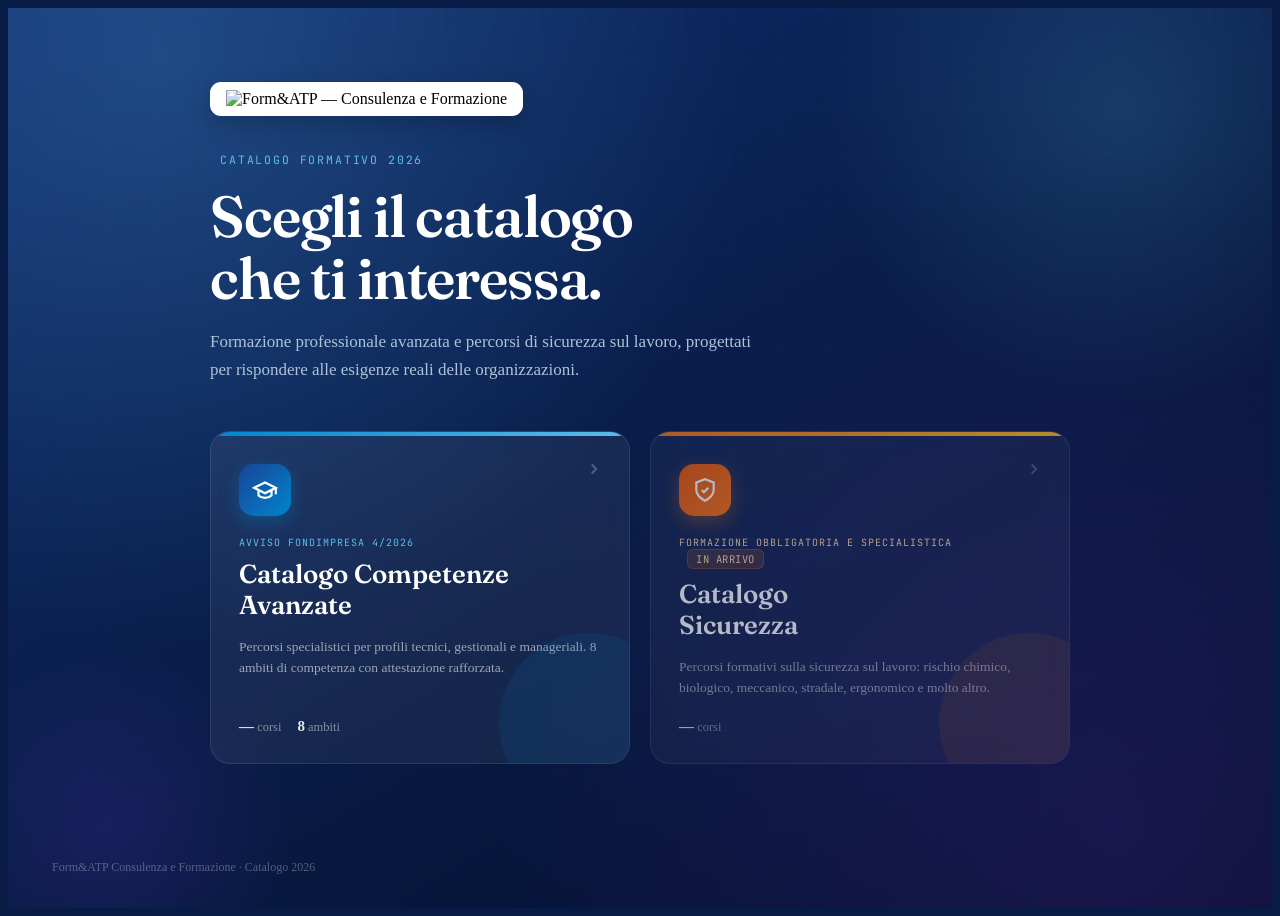
==== index.html @ e271401c "Add files via upload" ====
<!DOCTYPE html>
<html lang="it">
<head>
  <meta charset="UTF-8">
  <meta name="viewport" content="width=device-width, initial-scale=1.0">
  <title>Form&ATP — Catalogo Formativo 2026</title>
  <link rel="preconnect" href="https://fonts.googleapis.com">
  <link href="https://fonts.googleapis.com/css2?family=Fraunces:opsz,wght@9..144,400;9..144,600;9..144,700&family=Inter:wght@400;500;600;700&family=JetBrains+Mono:wght@400;500&display=swap" rel="stylesheet">
  <link rel="stylesheet" href="assets/css/shared.css">
  <style>
    /* ── Landing ─────────────────────────────────────── */
    body { background: #081B45; }

    #landing {
      min-height: 100vh; display: flex; flex-direction: column;
      position: relative; overflow: hidden;
      background:
        radial-gradient(circle at 12% 5%,  rgba(92,188,234,.22) 0%, transparent 42%),
        radial-gradient(circle at 88% 92%,  rgba(124,58,237,.17) 0%, transparent 45%),
        linear-gradient(150deg, #0F2D6E 0%, #081B45 55%, #040D28 100%);
    }
    .l-grid {
      position: absolute; inset: 0;
      background-image: linear-gradient(rgba(255,255,255,.03) 1px, transparent 1px),
                        linear-gradient(90deg, rgba(255,255,255,.03) 1px, transparent 1px);
      background-size: 48px 48px;
      mask-image: linear-gradient(to bottom, rgba(0,0,0,.45), transparent 88%);
      pointer-events: none;
    }
    .l-orb1 { position:absolute; width:600px; height:600px; border-radius:50%; top:-200px; right:-150px; background:radial-gradient(circle, rgba(92,188,234,.18),transparent 70%); animation:floatOrb 16s ease-in-out infinite; pointer-events:none; }
    .l-orb2 { position:absolute; width:400px; height:400px; border-radius:50%; bottom:-120px; left:-100px; background:radial-gradient(circle, rgba(124,58,237,.14),transparent 65%); animation:floatOrb 20s ease-in-out infinite reverse; pointer-events:none; }

    .l-inner {
      flex: 1; display: flex; flex-direction: column; justify-content: center;
      max-width: 1100px; margin: 0 auto; padding: 60px 32px;
      position: relative; z-index: 1; animation: fadeUp .7s ease both;
    }

    .l-logo { margin-bottom: 36px; }
    .l-logo img { height: 36px; background:#fff; padding:8px 16px; border-radius:11px; box-shadow:0 8px 24px rgba(0,0,0,.20); }

    .l-eyebrow { font-family:'JetBrains Mono',monospace; font-size:11.5px; letter-spacing:.16em; text-transform:uppercase; color:#5CBCEA; margin-bottom:18px; display:flex; align-items:center; gap:10px; }
    .l-title   { font-family:'Fraunces',serif; font-weight:600; font-size:clamp(34px,5.5vw,58px); line-height:1.08; color:#fff; margin:0 0 18px; letter-spacing:-.02em; }
    .l-sub     { color:#AEC2D9; font-size:17px; max-width:560px; line-height:1.62; margin:0 0 48px; }

    /* Tile cards */
    .l-cards { display:grid; grid-template-columns:1fr 1fr; gap:20px; max-width:860px; }

    .l-card {
      border-radius:20px; background:rgba(255,255,255,.06); border:1px solid rgba(255,255,255,.10);
      backdrop-filter:blur(12px); padding:32px 28px 28px;
      cursor:pointer; position:relative; overflow:hidden;
      transition:transform .25s, background .25s, border-color .25s, box-shadow .25s;
      text-decoration:none; display:flex; flex-direction:column;
      animation:fadeUp .6s ease both;
    }
    .l-card:nth-child(2) { animation-delay:.08s; }
    .l-card:hover { transform:translateY(-5px); background:rgba(255,255,255,.10); border-color:rgba(255,255,255,.22); box-shadow:0 20px 50px rgba(0,0,0,.30); }

    .l-card-accent { position:absolute; top:0; left:0; right:0; height:4px; border-radius:20px 20px 0 0; }
    .lc-avanzato .l-card-accent  { background:linear-gradient(90deg,#0086CD,#5CBCEA); }
    .lc-sicurezza .l-card-accent { background:linear-gradient(90deg,#F97316,#FBBF24); }

    .l-card::after {
      content:""; position:absolute; bottom:-50px; right:-50px;
      width:180px; height:180px; border-radius:50%;
      opacity:.11; transition:opacity .25s, transform .25s; pointer-events:none;
    }
    .lc-avanzato::after  { background:#0086CD; }
    .lc-sicurezza::after { background:#F97316; }
    .l-card:hover::after { opacity:.22; transform:scale(1.3); }

    .l-card-icon { width:52px; height:52px; border-radius:15px; display:flex; align-items:center; justify-content:center; margin-bottom:20px; flex-shrink:0; }
    .l-card-icon svg { width:26px; height:26px; color:#fff; }
    .lc-avanzato  .l-card-icon { background:linear-gradient(135deg,#194496,#0086CD); box-shadow:0 6px 18px rgba(0,134,205,.35); }
    .lc-sicurezza .l-card-icon { background:linear-gradient(135deg,#EA580C,#F97316); box-shadow:0 6px 18px rgba(249,115,22,.35); }

    .l-card-tag  { font-family:'JetBrains Mono',monospace; font-size:10px; letter-spacing:.1em; text-transform:uppercase; margin-bottom:10px; display:block; }
    .lc-avanzato  .l-card-tag { color:#5CBCEA; }
    .lc-sicurezza .l-card-tag { color:#FED7AA; }

    .l-card-title { font-family:'Fraunces',serif; font-size:clamp(20px,2.5vw,26px); font-weight:600; color:#fff; line-height:1.2; margin-bottom:14px; }
    .l-card-desc  { font-size:13.5px; color:rgba(255,255,255,.58); line-height:1.58; margin-bottom:20px; flex:1; }
    .l-card-meta  { display:flex; gap:16px; font-size:12.5px; color:rgba(255,255,255,.48); flex-wrap:wrap; }
    .l-card-meta strong { color:rgba(255,255,255,.9); font-size:15px; }

    .l-card-arrow { position:absolute; top:28px; right:26px; color:rgba(255,255,255,.25); transition:color .2s, transform .2s; }
    .l-card-arrow svg { width:18px; height:18px; }
    .l-card:hover .l-card-arrow { color:rgba(255,255,255,.7); transform:translateX(4px); }

    /* coming soon badge */
    .badge-soon { display:inline-block; background:rgba(249,115,22,.18); color:#FED7AA; border:1px solid rgba(249,115,22,.30); border-radius:6px; font-size:10.5px; font-family:'JetBrains Mono',monospace; padding:2px 8px; letter-spacing:.05em; margin-left:8px; vertical-align:middle; }

    .l-footer { position:relative; z-index:1; padding:20px 32px 32px; display:flex; align-items:center; gap:12px; color:rgba(255,255,255,.3); font-size:12px; }
    .l-footer img { height:18px; opacity:.35; }

    @media (max-width:680px) { .l-cards { grid-template-columns:1fr; gap:14px; } .l-inner { padding:40px 18px; } .l-title { font-size:36px; } }
  </style>
</head>
<body>

<div id="landing">
  <div class="l-grid"></div>
  <div class="l-orb1"></div>
  <div class="l-orb2"></div>

  <div class="l-inner">
    <div class="l-logo"><img src="assets/img/logo.png" alt="Form&ATP — Consulenza e Formazione"></div>
    <div class="l-eyebrow"><span class="eyebrow-dot"></span>Catalogo Formativo 2026</div>
    <h1 class="l-title">Scegli il catalogo<br>che ti interessa.</h1>
    <p class="l-sub">Formazione professionale avanzata e percorsi di sicurezza sul lavoro, progettati per rispondere alle esigenze reali delle organizzazioni.</p>

    <div class="l-cards">

      <a href="avanzato.html" class="l-card lc-avanzato">
        <div class="l-card-accent"></div>
        <div class="l-card-arrow"><svg viewBox="0 0 24 24" fill="none" stroke="currentColor" stroke-width="2.5"><polyline points="9 18 15 12 9 6"/></svg></div>
        <div class="l-card-icon">
          <svg viewBox="0 0 24 24" fill="none" stroke="currentColor" stroke-width="2"><path d="M22 10v6M2 10l10-5 10 5-10 5z"/><path d="M6 12v5c3 3 9 3 12 0v-5"/></svg>
        </div>
        <span class="l-card-tag">Avviso Fondimpresa 4/2026</span>
        <div class="l-card-title">Catalogo Competenze<br>Avanzate</div>
        <div class="l-card-desc">Percorsi specialistici per profili tecnici, gestionali e manageriali. 8 ambiti di competenza con attestazione rafforzata.</div>
        <div class="l-card-meta">
          <span><strong id="n-corsi">—</strong> corsi</span>
          <span><strong>8</strong> ambiti</span>
        </div>
      </a>

      <a href="sicurezza.html" class="l-card lc-sicurezza" id="card-sic" style="pointer-events:none; opacity:.7; cursor:default">
        <div class="l-card-accent"></div>
        <div class="l-card-arrow"><svg viewBox="0 0 24 24" fill="none" stroke="currentColor" stroke-width="2.5"><polyline points="9 18 15 12 9 6"/></svg></div>
        <div class="l-card-icon">
          <svg viewBox="0 0 24 24" fill="none" stroke="currentColor" stroke-width="2"><path d="M12 22s8-4 8-10V5l-8-3-8 3v7c0 6 8 10 8 10Z"/><path d="m9 12 2 2 4-4"/></svg>
        </div>
        <span class="l-card-tag">Formazione obbligatoria e specialistica <span class="badge-soon">in arrivo</span></span>
        <div class="l-card-title">Catalogo<br>Sicurezza</div>
        <div class="l-card-desc">Percorsi formativi sulla sicurezza sul lavoro: rischio chimico, biologico, meccanico, stradale, ergonomico e molto altro.</div>
        <div class="l-card-meta">
          <span><strong>—</strong> corsi</span>
        </div>
      </a>

    </div>
  </div>

  <div class="l-footer">
    <img src="assets/img/logo.png" alt="">
    Form&ATP Consulenza e Formazione · Catalogo 2026
  </div>
</div>

<script>
  // Pre-carica il numero di corsi avanzati per mostrarlo sulla landing
  fetch('assets/data/data-avanzato.json')
    .then(r => r.json())
    .then(d => { document.getElementById('n-corsi').textContent = d.length; })
    .catch(() => {});
</script>

</body>
</html>
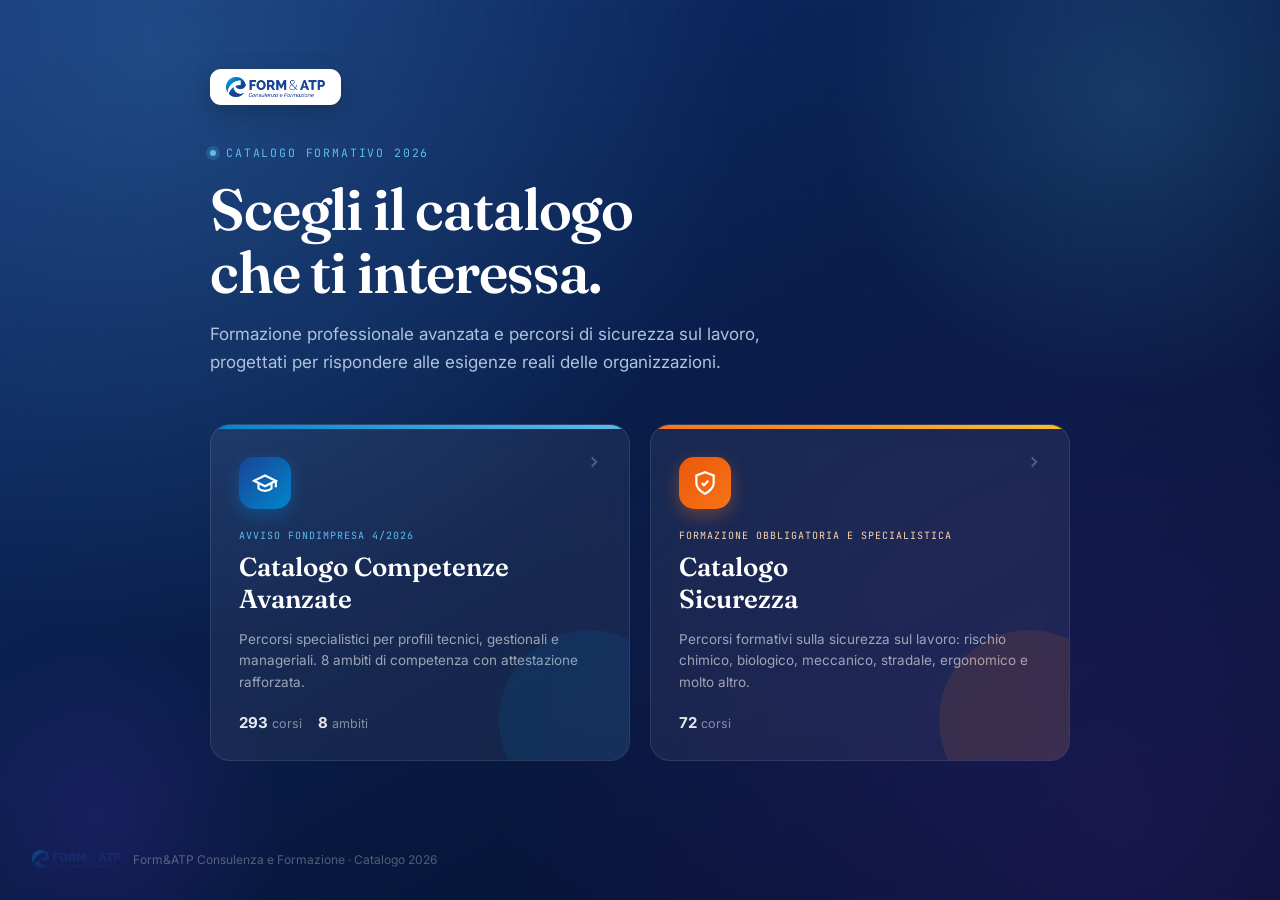
==== commit 5a6c5435: "ok" ====
--- a/index.html
+++ b/index.html
@@ -127,17 +127,17 @@
         </div>
       </a>
 
-      <a href="sicurezza.html" class="l-card lc-sicurezza" id="card-sic" style="pointer-events:none; opacity:.7; cursor:default">
+      <a href="sicurezza.html" class="l-card lc-sicurezza" id="card-sic">
         <div class="l-card-accent"></div>
         <div class="l-card-arrow"><svg viewBox="0 0 24 24" fill="none" stroke="currentColor" stroke-width="2.5"><polyline points="9 18 15 12 9 6"/></svg></div>
         <div class="l-card-icon">
           <svg viewBox="0 0 24 24" fill="none" stroke="currentColor" stroke-width="2"><path d="M12 22s8-4 8-10V5l-8-3-8 3v7c0 6 8 10 8 10Z"/><path d="m9 12 2 2 4-4"/></svg>
         </div>
-        <span class="l-card-tag">Formazione obbligatoria e specialistica <span class="badge-soon">in arrivo</span></span>
+        <span class="l-card-tag">Formazione obbligatoria e specialistica</span>
         <div class="l-card-title">Catalogo<br>Sicurezza</div>
         <div class="l-card-desc">Percorsi formativi sulla sicurezza sul lavoro: rischio chimico, biologico, meccanico, stradale, ergonomico e molto altro.</div>
         <div class="l-card-meta">
-          <span><strong>—</strong> corsi</span>
+          <span><strong id="n-sic">72</strong> corsi</span>
         </div>
       </a>
 
--- a/assets/css/shared.css
+++ b/assets/css/shared.css
@@ -0,0 +1,179 @@
+/* =========================================================
+   FORM&ATP — Catalogo Formativo 2026
+   shared.css — variabili, reset, utility
+   ========================================================= */
+
+:root {
+  --navy:        #0F2D6E;
+  --navy-deep:   #081B45;
+  --white:       #FFFFFF;
+  --cream:       #F4F7FB;
+  --ink:         #152040;
+  --slate:       #5A6B85;
+  --slate-light: #9AABC2;
+  --line:        #E1E6EE;
+  --radius:      16px;
+  --shadow:      0 1px 3px rgba(15,45,110,.06), 0 6px 20px rgba(15,45,110,.08);
+  --shadow-lg:   0 8px 16px rgba(15,45,110,.10), 0 24px 48px rgba(15,45,110,.14);
+}
+
+*, *::before, *::after { box-sizing: border-box; }
+html  { scroll-behavior: smooth; }
+body  { margin: 0; font-family: 'Inter', sans-serif; -webkit-font-smoothing: antialiased; background: var(--cream); color: var(--ink); }
+
+/* ---- animazioni ---- */
+@keyframes fadeUp  { from { opacity:0; transform:translateY(12px); } to { opacity:1; transform:translateY(0); } }
+@keyframes floatOrb{ 0%,100%{ transform:translate(0,0); } 50%{ transform:translate(-8px,14px); } }
+
+/* ---- utility ---- */
+.eyebrow {
+  font-family: 'JetBrains Mono', monospace;
+  font-size: 11.5px; letter-spacing: .16em; text-transform: uppercase;
+  color: #5CBCEA; margin-bottom: 16px;
+  display: flex; align-items: center; gap: 10px;
+}
+.eyebrow-dot {
+  width: 6px; height: 6px; border-radius: 50%;
+  background: #5CBCEA; box-shadow: 0 0 0 4px rgba(92,188,234,.2);
+  display: inline-block; flex-shrink: 0;
+}
+.stat-row   { display: flex; align-items: center; gap: 26px; flex-wrap: wrap; }
+.stat       { display: flex; flex-direction: column; }
+.stat-num   {
+  font-family: 'Fraunces', serif; font-size: 32px; font-weight: 600; line-height: 1;
+  background: linear-gradient(135deg, #fff, #5CBCEA);
+  -webkit-background-clip: text; background-clip: text; -webkit-text-fill-color: transparent;
+}
+.stat-label { font-size: 12px; color: #8FA3BC; margin-top: 4px; }
+.stat-divider { width: 1px; height: 34px; background: rgba(255,255,255,.14); }
+
+/* ---- nav superiore (dentro sezioni) ---- */
+.top-nav { display: flex; justify-content: space-between; align-items: center; margin-bottom: 32px; }
+.home-btn {
+  display: flex; align-items: center; gap: 6px;
+  border: 1.5px solid rgba(255,255,255,.2); background: rgba(255,255,255,.08);
+  color: rgba(255,255,255,.85); border-radius: 10px; padding: 9px 14px;
+  font-family: 'Inter', sans-serif; font-size: 13.5px; font-weight: 600;
+  cursor: pointer; transition: all .15s; backdrop-filter: blur(8px);
+}
+.home-btn svg { width: 14px; height: 14px; }
+.home-btn:hover { background: rgba(255,255,255,.18); border-color: rgba(255,255,255,.4); color: #fff; }
+.logo-badge-sm {
+  background: #fff; padding: 7px 13px; border-radius: 9px;
+  box-shadow: 0 4px 14px rgba(0,0,0,.16); display: inline-flex;
+}
+.logo-badge-sm img { height: 26px; display: block; }
+
+/* ---- breadcrumb ---- */
+.breadcrumb { display: flex; align-items: center; gap: 10px; margin-bottom: 24px; animation: fadeUp .4s ease both; }
+.back-btn {
+  display: flex; align-items: center; gap: 6px;
+  border: 1.5px solid var(--line); background: var(--white); color: var(--slate);
+  border-radius: 10px; padding: 9px 14px;
+  font-family: 'Inter', sans-serif; font-size: 13.5px; font-weight: 600; cursor: pointer; transition: all .15s;
+}
+.back-btn svg { width: 14px; height: 14px; }
+.back-btn:hover { background: var(--navy); color: var(--white); border-color: var(--navy); }
+.bc-sep { color: var(--slate-light); }
+.bc-current { font-weight: 600; color: var(--ink); font-size: 14px; }
+
+/* ---- card base ---- */
+.card {
+  background: var(--white); border-radius: var(--radius);
+  border: 1px solid var(--line); box-shadow: var(--shadow);
+  overflow: hidden; display: flex; flex-direction: column; align-self: start;
+  transition: box-shadow .22s, transform .22s; position: relative;
+}
+.card::before {
+  content: ""; position: absolute; top: 0; left: 0; right: 0; height: 4px;
+  background: var(--card-color, var(--navy));
+}
+.card:hover { box-shadow: var(--shadow-lg); transform: translateY(-3px); }
+.card.open  { grid-column: 1 / -1; max-width: 860px; }
+
+/* ---- card detail / tabs ---- */
+.card-top    { padding: 22px 22px 16px; cursor: pointer; }
+.card-title  { font-family: 'Fraunces', serif; font-size: 18px; font-weight: 600; color: var(--ink); line-height: 1.3; margin: 0 0 14px; }
+
+.duration-pill {
+  display: inline-flex; align-items: center; gap: 6px;
+  font-family: 'JetBrains Mono', monospace; font-size: 12px;
+  color: var(--slate); font-weight: 500; margin-bottom: 12px;
+}
+.duration-pill svg { width: 13px; height: 13px; color: var(--slate-light); }
+
+.seg-bar { display: flex; width: 100%; height: 7px; border-radius: 4px; overflow: hidden; background: var(--line); gap: 2px; margin-bottom: 9px; }
+.seg { height: 100%; border-radius: 3px; }
+.seg.aula { background: #0F2D6E; }
+.seg.al   { background: #0086CD; }
+.seg.aff  { background: #5CBCEA; }
+.seg.fad  { background: #B7C5DA; }
+
+.seg-legend { display: flex; gap: 12px; flex-wrap: wrap; font-size: 11px; color: var(--slate-light); }
+.seg-legend span { display: flex; align-items: center; gap: 5px; }
+.dot { width: 7px; height: 7px; border-radius: 50%; display: inline-block; }
+.dot.aula { background: #0F2D6E; }
+.dot.al   { background: #0086CD; }
+.dot.aff  { background: #5CBCEA; }
+.dot.fad  { background: #B7C5DA; }
+
+.card-expand-hint { font-size: 12.5px; font-weight: 600; display: flex; align-items: center; gap: 5px; margin-top: 12px; color: var(--card-color, var(--navy)); }
+.card-expand-hint svg { width: 13px; height: 13px; transition: transform .2s; }
+.card.open .card-expand-hint svg { transform: rotate(180deg); }
+
+.card-detail  { max-height: 0; overflow: hidden; transition: max-height .4s ease; border-top: 1px solid var(--line); }
+.card.open .card-detail { max-height: none; }
+.detail-inner { padding: 0 22px 24px; background: var(--cream); }
+
+.tabs { display: flex; gap: 4px; padding: 14px 0 2px; flex-wrap: wrap; }
+.tab-btn {
+  border: none; background: transparent; color: var(--slate);
+  font-family: 'Inter', sans-serif; font-size: 12.5px; font-weight: 600;
+  padding: 8px 13px; border-radius: 8px; cursor: pointer; transition: background .15s, color .15s;
+}
+.tab-btn:hover  { background: rgba(15,45,110,.07); }
+.tab-btn.active { background: var(--card-color, var(--navy)); color: #fff; }
+
+.tab-panel { display: none; padding-top: 14px; animation: fadeUp .25s ease both; }
+.tab-panel.active { display: block; }
+.detail-text { font-size: 13.5px; line-height: 1.65; color: var(--ink); white-space: pre-line; }
+.detail-text.scroll { max-height: 260px; overflow-y: auto; padding-right: 8px; }
+.detail-text.scroll::-webkit-scrollbar { width: 4px; }
+.detail-text.scroll::-webkit-scrollbar-thumb { background: var(--line); border-radius: 3px; }
+
+/* ---- filtri comuni ---- */
+.filter-label {
+  font-family: 'JetBrains Mono', monospace; font-size: 10.5px;
+  letter-spacing: .09em; text-transform: uppercase; color: var(--slate-light);
+}
+.dur-controls { display: flex; align-items: center; gap: 8px; }
+.dur-controls select, .sort-select {
+  border: 1.5px solid var(--line); background: var(--white);
+  border-radius: 9px; padding: 7px 10px;
+  font-family: 'Inter', sans-serif; font-size: 13px; color: var(--slate); cursor: pointer;
+}
+.dur-controls select:focus, .sort-select:focus { outline: none; border-color: var(--navy); }
+.dur-sep { color: var(--slate-light); font-size: 13px; }
+
+/* ---- results bar ---- */
+.results-bar {
+  display: flex; justify-content: space-between; align-items: center;
+  color: var(--slate); font-size: 13.5px; margin-bottom: 16px;
+}
+.results-bar strong { color: var(--navy); font-family: 'Fraunces', serif; font-size: 18px; }
+
+/* ---- empty state ---- */
+.empty-state { grid-column: 1/-1; text-align: center; padding: 70px 20px; }
+.empty-icon { width: 60px; height: 60px; margin: 0 auto 16px; background: rgba(15,45,110,.07); border-radius: 50%; display: flex; align-items: center; justify-content: center; }
+.empty-icon svg { width: 24px; height: 24px; color: var(--slate-light); }
+.empty-state h3 { font-family: 'Fraunces', serif; color: var(--navy); margin: 0 0 8px; font-size: 20px; }
+.empty-state p  { color: var(--slate); font-size: 14px; margin: 0; }
+
+/* ---- mark ---- */
+mark { background: #FEF9C3; color: inherit; border-radius: 3px; padding: 0 1px; }
+
+/* ---- footer ---- */
+.page-footer { text-align: center; padding: 36px 20px 56px; color: var(--slate-light); font-size: 12px; }
+.page-footer img { height: 20px; opacity: .35; display: block; margin: 0 auto 10px; }
+
+@media (prefers-reduced-motion: reduce) { *, *::before, *::after { animation: none !important; transition: none !important; } }
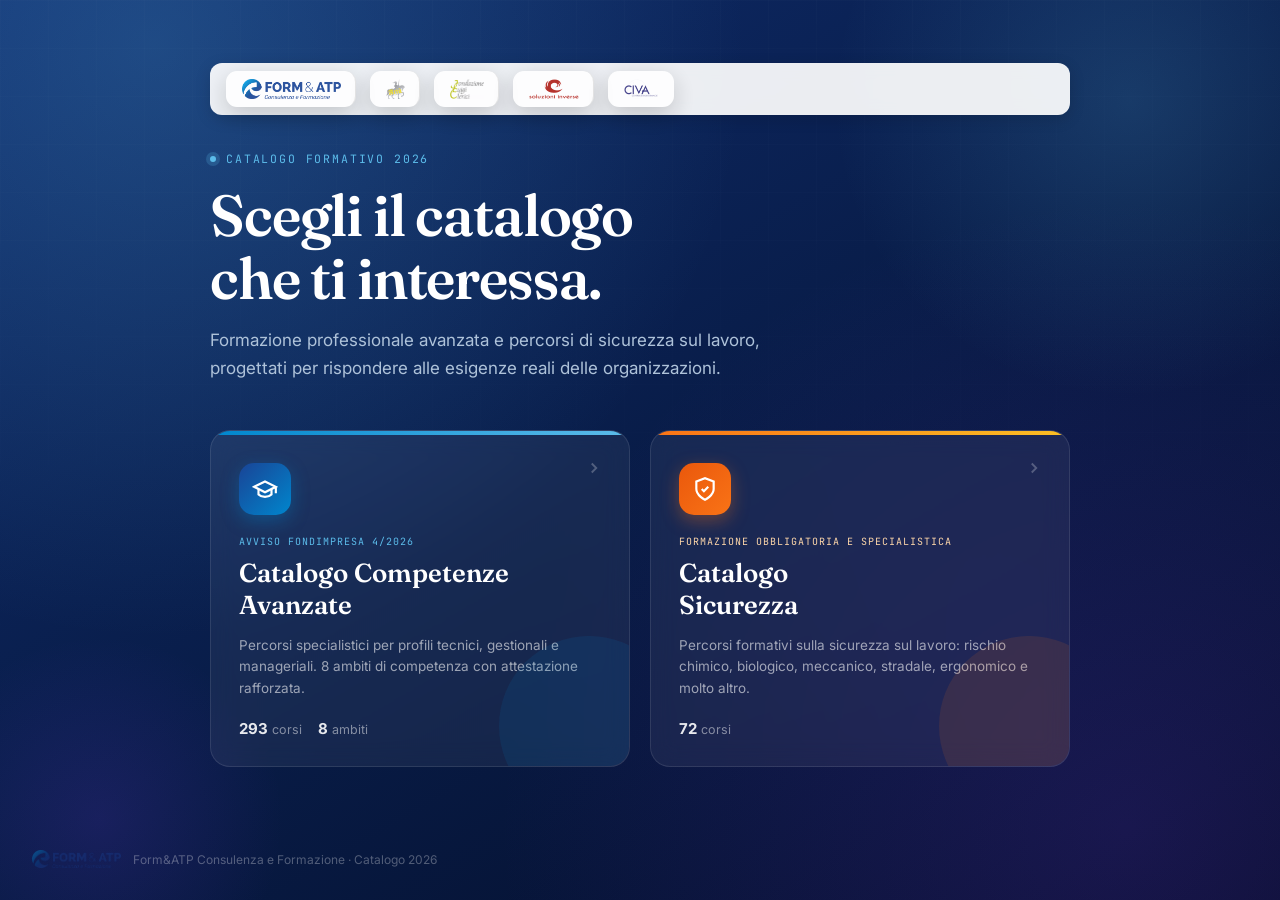
==== commit 695a98ab: "ok" ====
--- a/index.html
+++ b/index.html
@@ -105,7 +105,13 @@
   <div class="l-orb2"></div>
 
   <div class="l-inner">
-    <div class="l-logo"><img src="assets/img/logo.png" alt="Form&ATP — Consulenza e Formazione"></div>
+    <div class="l-logo"><div class="partner-bar">
+  <img class="partner-logo" src="assets/img/logo.png" alt="Form&ATP">
+  <img class="partner-logo" src="[data-uri]"    alt="Artù Ente Formativo">
+  <img class="partner-logo" src="[data-uri]" alt="Fondazione Luigi Clerici">
+  <img class="partner-logo" src="[data-uri]" alt="Soluzioni Inverse">
+  <img class="partner-logo" src="[data-uri]"    alt="CIVA Centro Servizi Farmacie">
+</div></div>
     <div class="l-eyebrow"><span class="eyebrow-dot"></span>Catalogo Formativo 2026</div>
     <h1 class="l-title">Scegli il catalogo<br>che ti interessa.</h1>
     <p class="l-sub">Formazione professionale avanzata e percorsi di sicurezza sul lavoro, progettati per rispondere alle esigenze reali delle organizzazioni.</p>
--- a/assets/css/shared.css
+++ b/assets/css/shared.css
@@ -41,8 +41,7 @@
 .stat       { display: flex; flex-direction: column; }
 .stat-num   {
   font-family: 'Fraunces', serif; font-size: 32px; font-weight: 600; line-height: 1;
-  background: linear-gradient(135deg, #fff, #5CBCEA);
-  -webkit-background-clip: text; background-clip: text; -webkit-text-fill-color: transparent;
+  color: #fff;
 }
 .stat-label { font-size: 12px; color: #8FA3BC; margin-top: 4px; }
 .stat-divider { width: 1px; height: 34px; background: rgba(255,255,255,.14); }
@@ -177,3 +176,42 @@
 .page-footer img { height: 20px; opacity: .35; display: block; margin: 0 auto 10px; }
 
 @media (prefers-reduced-motion: reduce) { *, *::before, *::after { animation: none !important; transition: none !important; } }
+
+/* ── Barra loghi partner ── */
+.partner-bar {
+  display: flex;
+  align-items: center;
+  gap: 14px;
+  flex-wrap: nowrap;
+  background: rgba(255,255,255,.92);
+  backdrop-filter: blur(8px);
+  border-radius: 12px;
+  padding: 8px 16px;
+  box-shadow: 0 4px 16px rgba(0,0,0,.14);
+}
+.partner-logo {
+  height: 30px;
+  width: auto;
+  object-fit: contain;
+  display: block;
+  opacity: .9;
+  transition: opacity .15s;
+}
+.partner-logo:hover { opacity: 1; }
+/* Artù ha molto spazio bianco interno — lo compensiamo */
+.partner-logo--artu    { height: 34px; }
+/* Clerici e CIVA sono più larghi in proporzione */
+.partner-logo--clerici { height: 28px; }
+.partner-logo--civa    { height: 28px; }
+
+/* Separatori verticali tra loghi */
+.partner-bar .partner-logo:not(:last-child) {
+  padding-right: 14px;
+  border-right: 1px solid rgba(0,0,0,.10);
+}
+
+@media (max-width: 680px) {
+  .partner-bar { gap: 10px; padding: 6px 12px; }
+  .partner-logo { height: 22px; }
+  .partner-logo--artu { height: 26px; }
+}
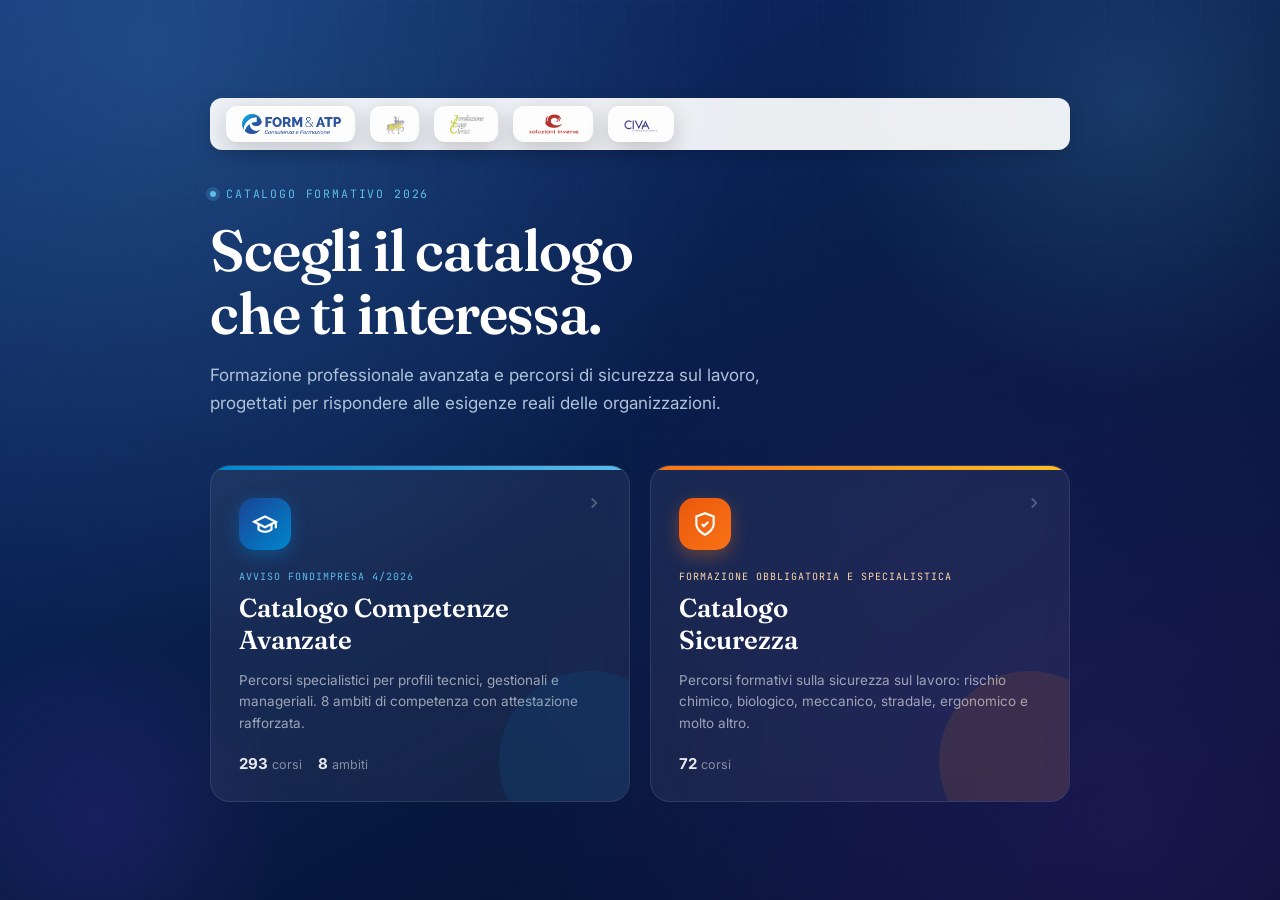
==== commit 72e51fd3: "ok" ====
--- a/index.html
+++ b/index.html
@@ -149,11 +149,6 @@
 
     </div>
   </div>
-
-  <div class="l-footer">
-    <img src="assets/img/logo.png" alt="">
-    Form&ATP Consulenza e Formazione · Catalogo 2026
-  </div>
 </div>
 
 <script>
--- a/assets/css/shared.css
+++ b/assets/css/shared.css
@@ -215,3 +215,36 @@
   .partner-logo { height: 22px; }
   .partner-logo--artu { height: 26px; }
 }
+
+/* ── Footer con barra loghi ── */
+.page-footer--bar {
+  display: flex;
+  flex-direction: column;
+  align-items: center;
+  gap: 14px;
+  padding: 32px 20px 44px;
+}
+.footer-logos {
+  display: flex;
+  align-items: center;
+  gap: 20px;
+  flex-wrap: wrap;
+  justify-content: center;
+}
+.footer-logos .partner-logo {
+  height: 28px;
+  width: auto;
+  object-fit: contain;
+  opacity: .55;
+  filter: grayscale(100%);
+  transition: opacity .2s, filter .2s;
+}
+.footer-logos .partner-logo:hover {
+  opacity: .85;
+  filter: grayscale(0%);
+}
+.footer-label {
+  font-size: 11.5px;
+  color: var(--slate-light);
+  letter-spacing: .02em;
+}
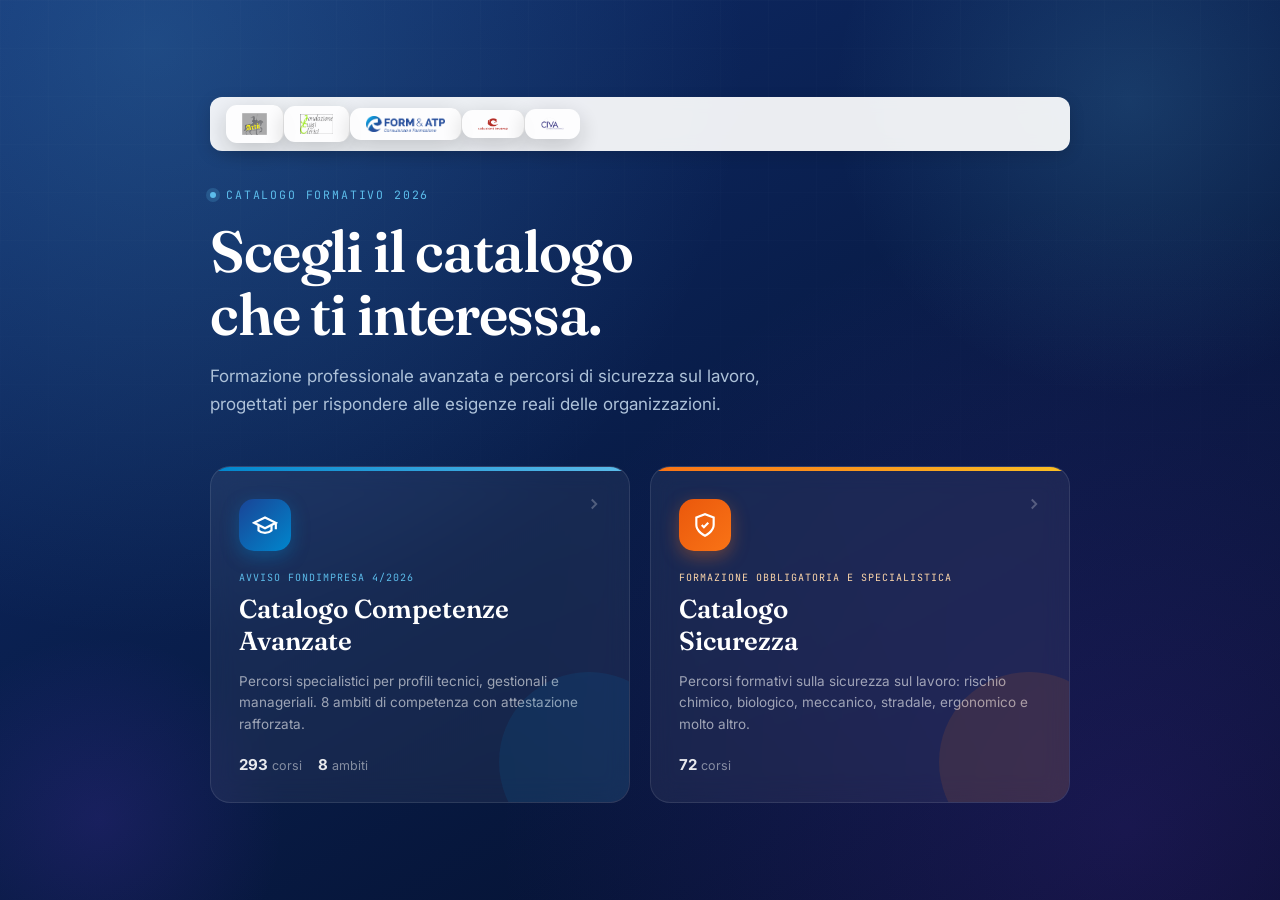
==== commit ec6c6770: "ok" ====
--- a/index.html
+++ b/index.html
@@ -106,11 +106,11 @@
 
   <div class="l-inner">
     <div class="l-logo"><div class="partner-bar">
+  <img class="partner-logo" src="[data-uri]" alt="Artù Ente Formativo">
+  <img class="partner-logo" src="[data-uri]" alt="Fondazione Luigi Clerici">
   <img class="partner-logo" src="assets/img/logo.png" alt="Form&ATP">
-  <img class="partner-logo" src="[data-uri]"    alt="Artù Ente Formativo">
-  <img class="partner-logo" src="[data-uri]" alt="Fondazione Luigi Clerici">
   <img class="partner-logo" src="[data-uri]" alt="Soluzioni Inverse">
-  <img class="partner-logo" src="[data-uri]"    alt="CIVA Centro Servizi Farmacie">
+  <img class="partner-logo" src="[data-uri]" alt="CIVA Centro Servizi Farmacie">
 </div></div>
     <div class="l-eyebrow"><span class="eyebrow-dot"></span>Catalogo Formativo 2026</div>
     <h1 class="l-title">Scegli il catalogo<br>che ti interessa.</h1>
--- a/assets/css/shared.css
+++ b/assets/css/shared.css
@@ -181,7 +181,7 @@
 .partner-bar {
   display: flex;
   align-items: center;
-  gap: 14px;
+  gap: 0;
   flex-wrap: nowrap;
   background: rgba(255,255,255,.92);
   backdrop-filter: blur(8px);
@@ -190,30 +190,32 @@
   box-shadow: 0 4px 16px rgba(0,0,0,.14);
 }
 .partner-logo {
-  height: 30px;
+  height: 32px;
   width: auto;
   object-fit: contain;
   display: block;
-  opacity: .9;
+  opacity: .92;
   transition: opacity .15s;
-}
+  padding: 0 10px;
+  border-right: 1px solid rgba(0,0,0,.09);
+}
+.partner-logo:last-child { border-right: none; }
 .partner-logo:hover { opacity: 1; }
-/* Artù ha molto spazio bianco interno — lo compensiamo */
-.partner-logo--artu    { height: 34px; }
-/* Clerici e CIVA sono più larghi in proporzione */
-.partner-logo--clerici { height: 28px; }
-.partner-logo--civa    { height: 28px; }
-
-/* Separatori verticali tra loghi */
-.partner-bar .partner-logo:not(:last-child) {
-  padding-right: 14px;
-  border-right: 1px solid rgba(0,0,0,.10);
-}
+/* Ordine: Artù(1) Clerici(2) Form(3) Inverse(4) CIVA(5) */
+/* Artù: logo quadrato, abbastanza alto */
+.partner-bar .partner-logo:nth-child(1) { height: 38px; }
+/* Clerici: logo largo orizzontale, serve più spazio */
+.partner-bar .partner-logo:nth-child(2) { height: 36px; }
+/* Form&ATP: logo principale */
+.partner-bar .partner-logo:nth-child(3) { height: 32px; }
+/* Soluzioni Inverse */
+.partner-bar .partner-logo:nth-child(4) { height: 28px; }
+/* CIVA */
+.partner-bar .partner-logo:nth-child(5) { height: 30px; }
 
 @media (max-width: 680px) {
-  .partner-bar { gap: 10px; padding: 6px 12px; }
-  .partner-logo { height: 22px; }
-  .partner-logo--artu { height: 26px; }
+  .partner-bar { gap: 0; padding: 6px 10px; }
+  .partner-logo { height: 22px !important; padding: 0 6px; }
 }
 
 /* ── Footer con barra loghi ── */
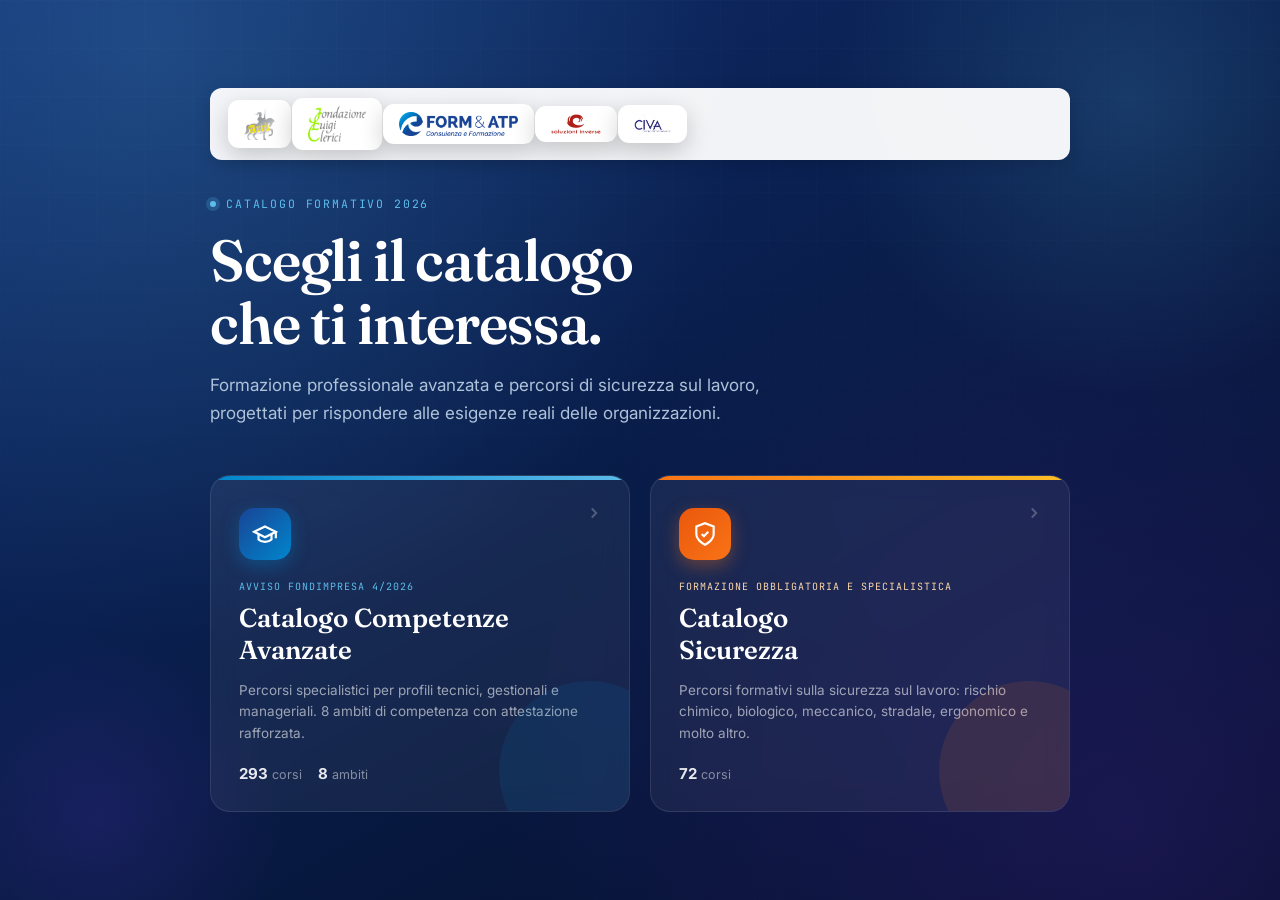
==== commit 0f01f76a: "ok" ====
--- a/index.html
+++ b/index.html
@@ -106,8 +106,8 @@
 
   <div class="l-inner">
     <div class="l-logo"><div class="partner-bar">
-  <img class="partner-logo" src="[data-uri]" alt="Artù Ente Formativo">
-  <img class="partner-logo" src="[data-uri]" alt="Fondazione Luigi Clerici">
+  <img class="partner-logo" src="[data-uri]" alt="Artù Ente Formativo">
+  <img class="partner-logo" src="[data-uri]" alt="Fondazione Luigi Clerici">
   <img class="partner-logo" src="assets/img/logo.png" alt="Form&ATP">
   <img class="partner-logo" src="[data-uri]" alt="Soluzioni Inverse">
   <img class="partner-logo" src="[data-uri]" alt="CIVA Centro Servizi Farmacie">
--- a/assets/css/shared.css
+++ b/assets/css/shared.css
@@ -183,39 +183,39 @@
   align-items: center;
   gap: 0;
   flex-wrap: nowrap;
-  background: rgba(255,255,255,.92);
+  background: rgba(255,255,255,.95);
   backdrop-filter: blur(8px);
   border-radius: 12px;
-  padding: 8px 16px;
+  padding: 10px 18px;
   box-shadow: 0 4px 16px rgba(0,0,0,.14);
 }
 .partner-logo {
-  height: 32px;
+  height: 44px;
   width: auto;
   object-fit: contain;
   display: block;
-  opacity: .92;
+  opacity: 1;
   transition: opacity .15s;
-  padding: 0 10px;
+  padding: 0 14px;
   border-right: 1px solid rgba(0,0,0,.09);
 }
 .partner-logo:last-child { border-right: none; }
-.partner-logo:hover { opacity: 1; }
-/* Ordine: Artù(1) Clerici(2) Form(3) Inverse(4) CIVA(5) */
-/* Artù: logo quadrato, abbastanza alto */
-.partner-bar .partner-logo:nth-child(1) { height: 38px; }
-/* Clerici: logo largo orizzontale, serve più spazio */
-.partner-bar .partner-logo:nth-child(2) { height: 36px; }
-/* Form&ATP: logo principale */
-.partner-bar .partner-logo:nth-child(3) { height: 32px; }
-/* Soluzioni Inverse */
-.partner-bar .partner-logo:nth-child(4) { height: 28px; }
-/* CIVA */
-.partner-bar .partner-logo:nth-child(5) { height: 30px; }
+.partner-logo:hover { opacity: .85; }
+
+/* Artù (1°): quadrato, già ok a 44px */
+.partner-bar .partner-logo:nth-child(1) { height: 48px; }
+/* Clerici (2°): orizzontale, serve più altezza */
+.partner-bar .partner-logo:nth-child(2) { height: 52px; }
+/* Form&ATP (3°) */
+.partner-bar .partner-logo:nth-child(3) { height: 40px; }
+/* Soluzioni Inverse (4°) */
+.partner-bar .partner-logo:nth-child(4) { height: 36px; }
+/* CIVA (5°) */
+.partner-bar .partner-logo:nth-child(5) { height: 38px; }
 
 @media (max-width: 680px) {
-  .partner-bar { gap: 0; padding: 6px 10px; }
-  .partner-logo { height: 22px !important; padding: 0 6px; }
+  .partner-bar { padding: 8px 12px; }
+  .partner-logo { height: 30px !important; padding: 0 8px; }
 }
 
 /* ── Footer con barra loghi ── */
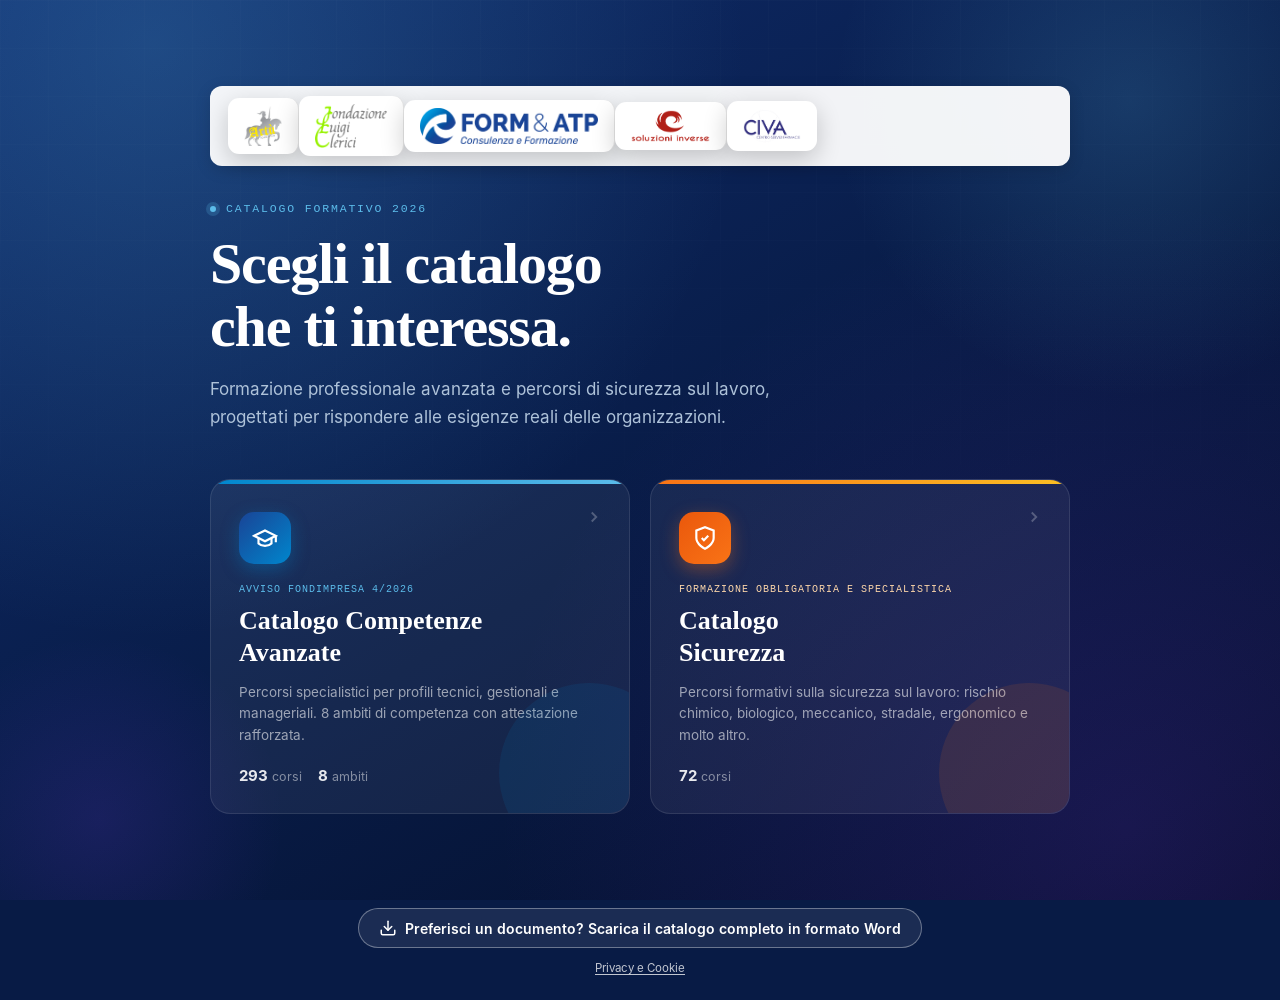
==== commit 10f65aa7: "k" ====
--- a/index.html
+++ b/index.html
@@ -4,8 +4,6 @@
   <meta charset="UTF-8">
   <meta name="viewport" content="width=device-width, initial-scale=1.0">
   <title>Form&ATP — Catalogo Formativo 2026</title>
-  <link rel="preconnect" href="https://fonts.googleapis.com">
-  <link href="https://fonts.googleapis.com/css2?family=Fraunces:opsz,wght@9..144,400;9..144,600;9..144,700&family=Inter:wght@400;500;600;700&family=JetBrains+Mono:wght@400;500&display=swap" rel="stylesheet">
   <link rel="stylesheet" href="assets/css/shared.css">
   <style>
     /* ── Landing ─────────────────────────────────────── */
@@ -151,6 +149,12 @@
   </div>
 </div>
 
+<div class="landing-download"><a class="download-link" href="assets/download/Catalogo-Formativo-2026-FormATP.docx" download>
+  <svg viewBox="0 0 24 24" width="18" height="18" fill="none" stroke="currentColor" stroke-width="2" stroke-linecap="round" stroke-linejoin="round"><path d="M21 15v4a2 2 0 0 1-2 2H5a2 2 0 0 1-2-2v-4"/><polyline points="7 10 12 15 17 10"/><line x1="12" y1="15" x2="12" y2="3"/></svg>
+  Preferisci un documento? Scarica il catalogo completo in formato Word</a></div>
+
+<div class="landing-privacy"><a class="privacy-link" href="privacy.html">Privacy e Cookie</a></div>
+
 <script>
   // Pre-carica il numero di corsi avanzati per mostrarlo sulla landing
   fetch('assets/data/data-avanzato.json')
--- a/assets/css/shared.css
+++ b/assets/css/shared.css
@@ -1,3 +1,7 @@
+@font-face{font-family:'Inter';font-weight:400;font-style:normal;font-display:swap;src:url('../fonts/Inter-Regular.woff') format('woff');}
+@font-face{font-family:'Inter';font-weight:500;font-style:normal;font-display:swap;src:url('../fonts/Inter-Medium.woff') format('woff');}
+@font-face{font-family:'Inter';font-weight:600;font-style:normal;font-display:swap;src:url('../fonts/Inter-SemiBold.woff') format('woff');}
+@font-face{font-family:'Inter';font-weight:700;font-style:normal;font-display:swap;src:url('../fonts/Inter-Bold.woff') format('woff');}
 /* =========================================================
    FORM&ATP — Catalogo Formativo 2026
    shared.css — variabili, reset, utility
@@ -19,7 +23,7 @@
 
 *, *::before, *::after { box-sizing: border-box; }
 html  { scroll-behavior: smooth; }
-body  { margin: 0; font-family: 'Inter', sans-serif; -webkit-font-smoothing: antialiased; background: var(--cream); color: var(--ink); }
+body  { margin: 0; font-family: 'Inter', system-ui, -apple-system, 'Segoe UI', Roboto, sans-serif; -webkit-font-smoothing: antialiased; background: var(--cream); color: var(--ink); }
 
 /* ---- animazioni ---- */
 @keyframes fadeUp  { from { opacity:0; transform:translateY(12px); } to { opacity:1; transform:translateY(0); } }
@@ -27,7 +31,7 @@
 
 /* ---- utility ---- */
 .eyebrow {
-  font-family: 'JetBrains Mono', monospace;
+  font-family: ui-monospace, SFMono-Regular, Menlo, Consolas, monospace;
   font-size: 11.5px; letter-spacing: .16em; text-transform: uppercase;
   color: #5CBCEA; margin-bottom: 16px;
   display: flex; align-items: center; gap: 10px;
@@ -40,7 +44,7 @@
 .stat-row   { display: flex; align-items: center; gap: 26px; flex-wrap: wrap; }
 .stat       { display: flex; flex-direction: column; }
 .stat-num   {
-  font-family: 'Fraunces', serif; font-size: 32px; font-weight: 600; line-height: 1;
+  font-family: Georgia, 'Times New Roman', serif; font-size: 32px; font-weight: 600; line-height: 1;
   color: #fff;
 }
 .stat-label { font-size: 12px; color: #8FA3BC; margin-top: 4px; }
@@ -52,7 +56,7 @@
   display: flex; align-items: center; gap: 6px;
   border: 1.5px solid rgba(255,255,255,.2); background: rgba(255,255,255,.08);
   color: rgba(255,255,255,.85); border-radius: 10px; padding: 9px 14px;
-  font-family: 'Inter', sans-serif; font-size: 13.5px; font-weight: 600;
+  font-family: 'Inter', system-ui, -apple-system, 'Segoe UI', Roboto, sans-serif; font-size: 13.5px; font-weight: 600;
   cursor: pointer; transition: all .15s; backdrop-filter: blur(8px);
 }
 .home-btn svg { width: 14px; height: 14px; }
@@ -69,7 +73,7 @@
   display: flex; align-items: center; gap: 6px;
   border: 1.5px solid var(--line); background: var(--white); color: var(--slate);
   border-radius: 10px; padding: 9px 14px;
-  font-family: 'Inter', sans-serif; font-size: 13.5px; font-weight: 600; cursor: pointer; transition: all .15s;
+  font-family: 'Inter', system-ui, -apple-system, 'Segoe UI', Roboto, sans-serif; font-size: 13.5px; font-weight: 600; cursor: pointer; transition: all .15s;
 }
 .back-btn svg { width: 14px; height: 14px; }
 .back-btn:hover { background: var(--navy); color: var(--white); border-color: var(--navy); }
@@ -92,11 +96,11 @@
 
 /* ---- card detail / tabs ---- */
 .card-top    { padding: 22px 22px 16px; cursor: pointer; }
-.card-title  { font-family: 'Fraunces', serif; font-size: 18px; font-weight: 600; color: var(--ink); line-height: 1.3; margin: 0 0 14px; }
+.card-title  { font-family: Georgia, 'Times New Roman', serif; font-size: 18px; font-weight: 600; color: var(--ink); line-height: 1.3; margin: 0 0 14px; }
 
 .duration-pill {
   display: inline-flex; align-items: center; gap: 6px;
-  font-family: 'JetBrains Mono', monospace; font-size: 12px;
+  font-family: ui-monospace, SFMono-Regular, Menlo, Consolas, monospace; font-size: 12px;
   color: var(--slate); font-weight: 500; margin-bottom: 12px;
 }
 .duration-pill svg { width: 13px; height: 13px; color: var(--slate-light); }
@@ -127,7 +131,7 @@
 .tabs { display: flex; gap: 4px; padding: 14px 0 2px; flex-wrap: wrap; }
 .tab-btn {
   border: none; background: transparent; color: var(--slate);
-  font-family: 'Inter', sans-serif; font-size: 12.5px; font-weight: 600;
+  font-family: 'Inter', system-ui, -apple-system, 'Segoe UI', Roboto, sans-serif; font-size: 12.5px; font-weight: 600;
   padding: 8px 13px; border-radius: 8px; cursor: pointer; transition: background .15s, color .15s;
 }
 .tab-btn:hover  { background: rgba(15,45,110,.07); }
@@ -142,14 +146,14 @@
 
 /* ---- filtri comuni ---- */
 .filter-label {
-  font-family: 'JetBrains Mono', monospace; font-size: 10.5px;
+  font-family: ui-monospace, SFMono-Regular, Menlo, Consolas, monospace; font-size: 10.5px;
   letter-spacing: .09em; text-transform: uppercase; color: var(--slate-light);
 }
 .dur-controls { display: flex; align-items: center; gap: 8px; }
 .dur-controls select, .sort-select {
   border: 1.5px solid var(--line); background: var(--white);
   border-radius: 9px; padding: 7px 10px;
-  font-family: 'Inter', sans-serif; font-size: 13px; color: var(--slate); cursor: pointer;
+  font-family: 'Inter', system-ui, -apple-system, 'Segoe UI', Roboto, sans-serif; font-size: 13px; color: var(--slate); cursor: pointer;
 }
 .dur-controls select:focus, .sort-select:focus { outline: none; border-color: var(--navy); }
 .dur-sep { color: var(--slate-light); font-size: 13px; }
@@ -159,13 +163,13 @@
   display: flex; justify-content: space-between; align-items: center;
   color: var(--slate); font-size: 13.5px; margin-bottom: 16px;
 }
-.results-bar strong { color: var(--navy); font-family: 'Fraunces', serif; font-size: 18px; }
+.results-bar strong { color: var(--navy); font-family: Georgia, 'Times New Roman', serif; font-size: 18px; }
 
 /* ---- empty state ---- */
 .empty-state { grid-column: 1/-1; text-align: center; padding: 70px 20px; }
 .empty-icon { width: 60px; height: 60px; margin: 0 auto 16px; background: rgba(15,45,110,.07); border-radius: 50%; display: flex; align-items: center; justify-content: center; }
 .empty-icon svg { width: 24px; height: 24px; color: var(--slate-light); }
-.empty-state h3 { font-family: 'Fraunces', serif; color: var(--navy); margin: 0 0 8px; font-size: 20px; }
+.empty-state h3 { font-family: Georgia, 'Times New Roman', serif; color: var(--navy); margin: 0 0 8px; font-size: 20px; }
 .empty-state p  { color: var(--slate); font-size: 14px; margin: 0; }
 
 /* ---- mark ---- */
@@ -190,32 +194,32 @@
   box-shadow: 0 4px 16px rgba(0,0,0,.14);
 }
 .partner-logo {
-  height: 44px;
+  height: 52px;
   width: auto;
   object-fit: contain;
   display: block;
   opacity: 1;
   transition: opacity .15s;
-  padding: 0 14px;
+  padding: 0 16px;
   border-right: 1px solid rgba(0,0,0,.09);
 }
 .partner-logo:last-child { border-right: none; }
 .partner-logo:hover { opacity: .85; }
 
-/* Artù (1°): quadrato, già ok a 44px */
-.partner-bar .partner-logo:nth-child(1) { height: 48px; }
-/* Clerici (2°): orizzontale, serve più altezza */
-.partner-bar .partner-logo:nth-child(2) { height: 52px; }
+/* Artù (1°) */
+.partner-bar .partner-logo:nth-child(1) { height: 56px; }
+/* Clerici (2°): logo orizzontale */
+.partner-bar .partner-logo:nth-child(2) { height: 60px; }
 /* Form&ATP (3°) */
-.partner-bar .partner-logo:nth-child(3) { height: 40px; }
+.partner-bar .partner-logo:nth-child(3) { height: 52px; }
 /* Soluzioni Inverse (4°) */
-.partner-bar .partner-logo:nth-child(4) { height: 36px; }
+.partner-bar .partner-logo:nth-child(4) { height: 48px; }
 /* CIVA (5°) */
-.partner-bar .partner-logo:nth-child(5) { height: 38px; }
+.partner-bar .partner-logo:nth-child(5) { height: 50px; }
 
 @media (max-width: 680px) {
   .partner-bar { padding: 8px 12px; }
-  .partner-logo { height: 30px !important; padding: 0 8px; }
+  .partner-logo { height: 36px !important; padding: 0 8px; }
 }
 
 /* ── Footer con barra loghi ── */
@@ -250,3 +254,14 @@
   color: var(--slate-light);
   letter-spacing: .02em;
 }
+
+.privacy-link{font-size:11.5px;color:var(--slate-light);text-decoration:underline;text-underline-offset:2px}
+.privacy-link:hover{color:var(--navy)}
+.page-footer .privacy-link{display:block;margin-top:6px}
+.landing-privacy{text-align:center;padding:8px 0 24px;position:relative;z-index:5}
+.landing-privacy .privacy-link{color:rgba(255,255,255,.75)}
+.landing-privacy .privacy-link:hover{color:#fff}
+
+.landing-download{text-align:center;padding:8px 16px 0;position:relative;z-index:5}
+.download-link{display:inline-flex;align-items:center;gap:8px;color:#fff;text-decoration:none;font-size:14px;font-weight:600;padding:10px 20px;border:1px solid rgba(255,255,255,.35);border-radius:999px;background:rgba(255,255,255,.08);transition:background .15s}
+.download-link:hover{background:rgba(255,255,255,.18)}
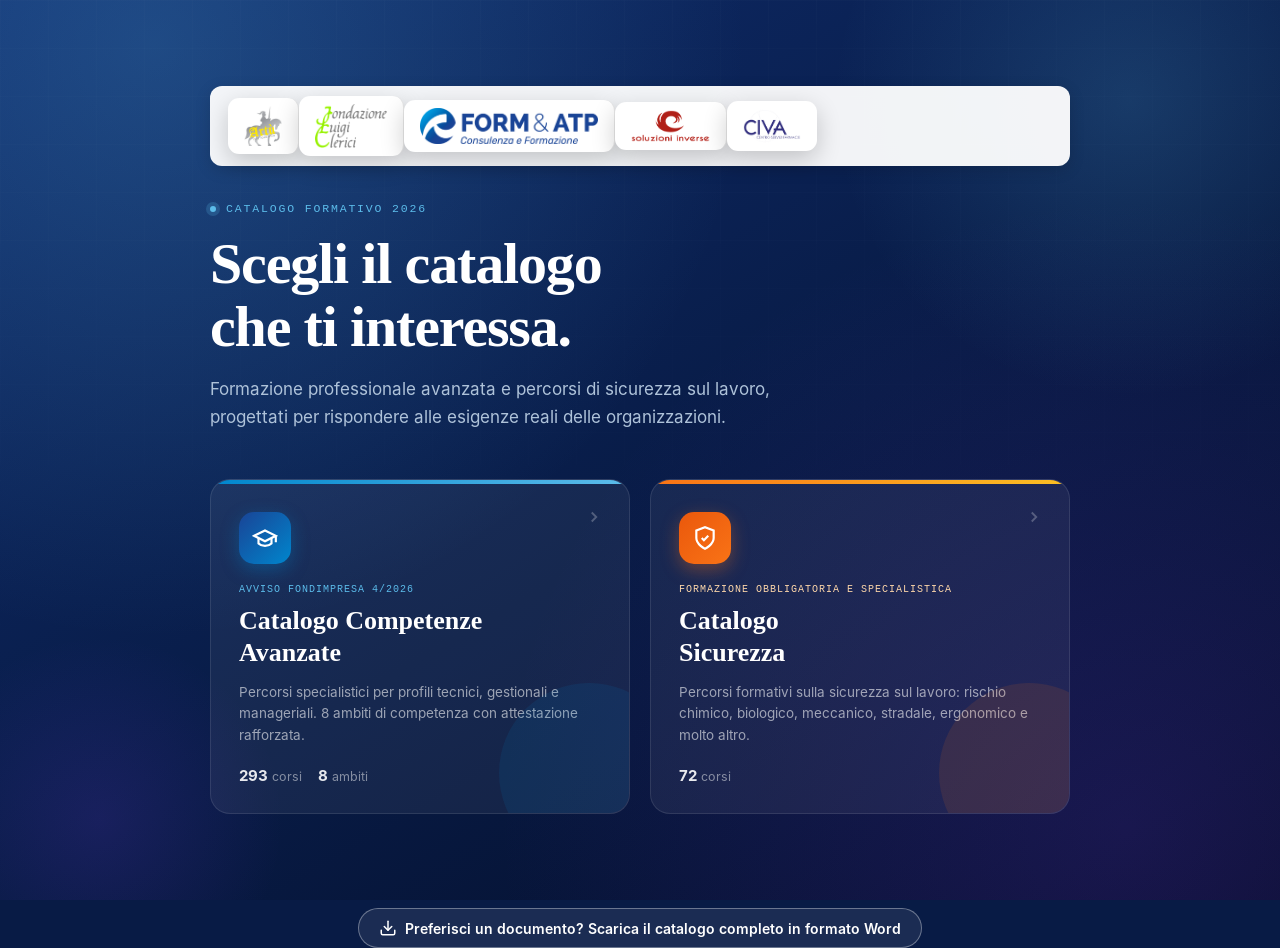
==== commit 9f03c03c: "k" ====
--- a/index.html
+++ b/index.html
@@ -153,8 +153,6 @@
   <svg viewBox="0 0 24 24" width="18" height="18" fill="none" stroke="currentColor" stroke-width="2" stroke-linecap="round" stroke-linejoin="round"><path d="M21 15v4a2 2 0 0 1-2 2H5a2 2 0 0 1-2-2v-4"/><polyline points="7 10 12 15 17 10"/><line x1="12" y1="15" x2="12" y2="3"/></svg>
   Preferisci un documento? Scarica il catalogo completo in formato Word</a></div>
 
-<div class="landing-privacy"><a class="privacy-link" href="privacy.html">Privacy e Cookie</a></div>
-
 <script>
   // Pre-carica il numero di corsi avanzati per mostrarlo sulla landing
   fetch('assets/data/data-avanzato.json')
